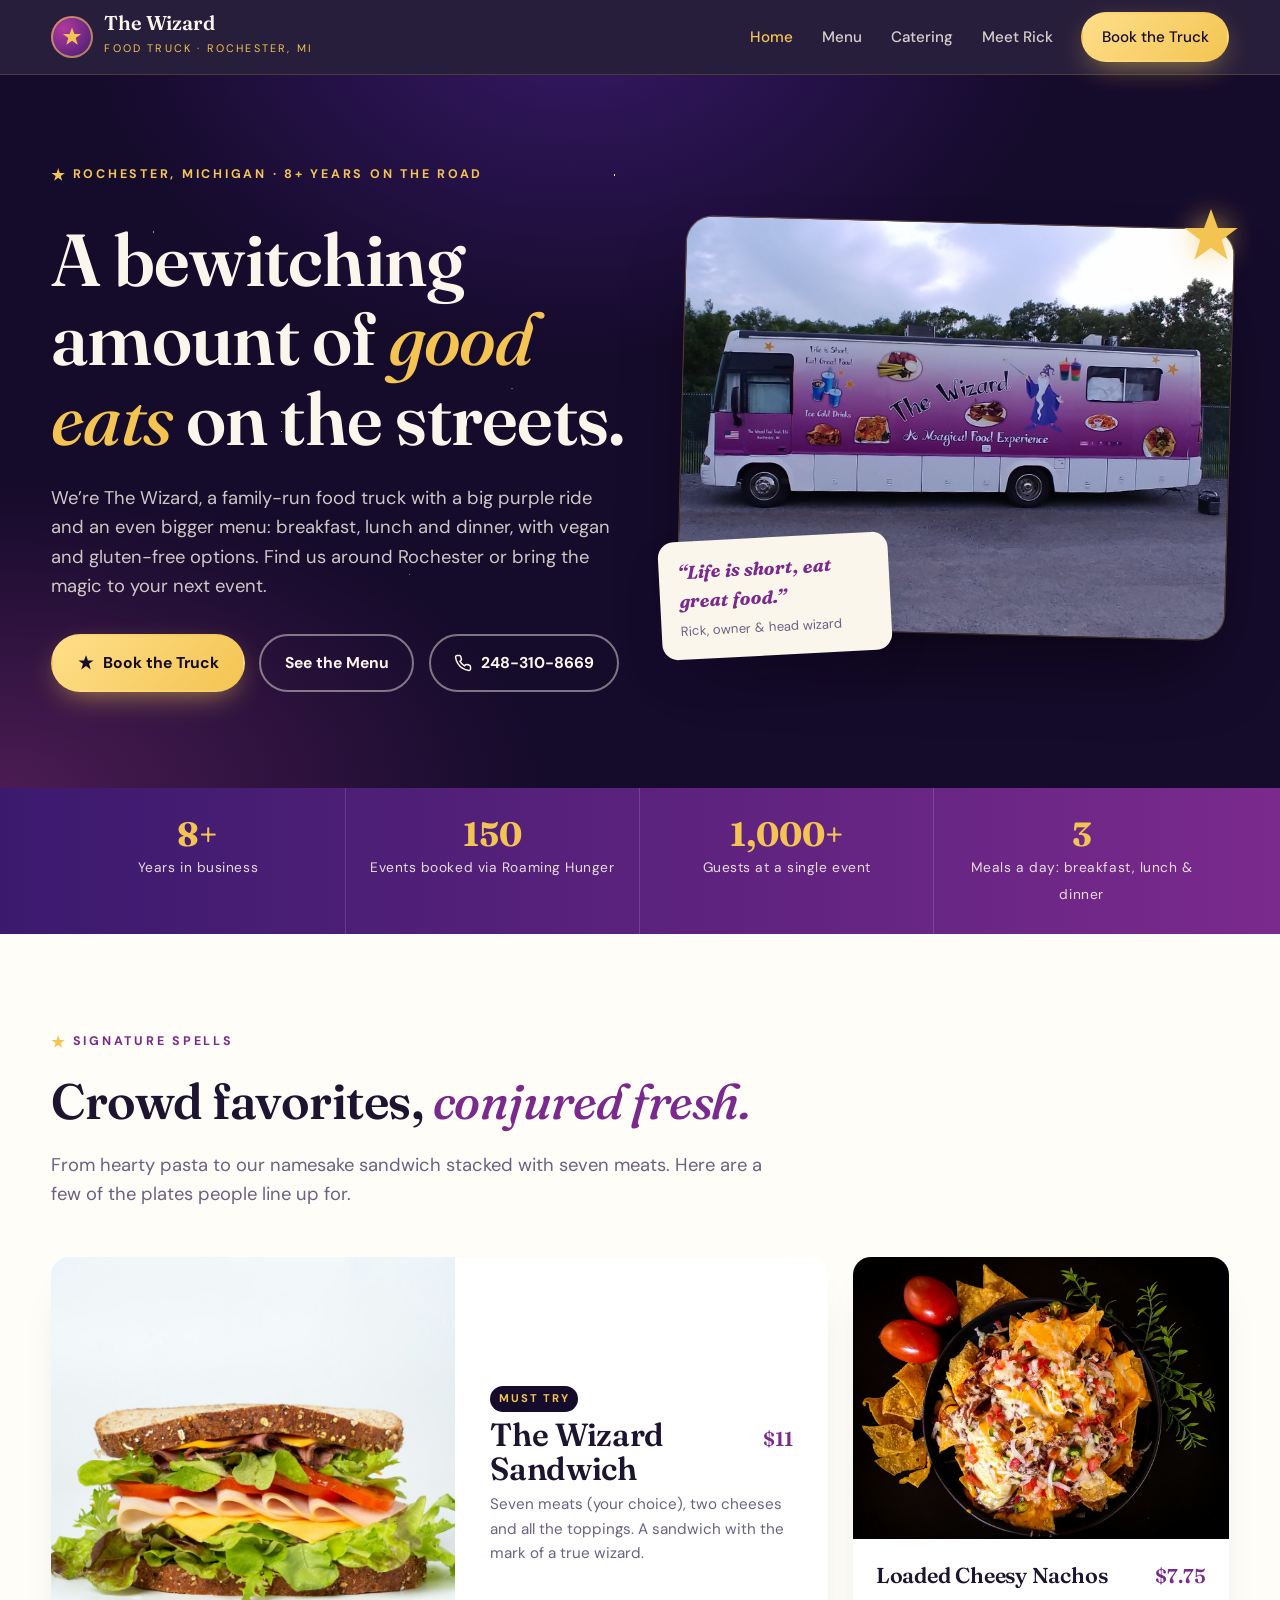
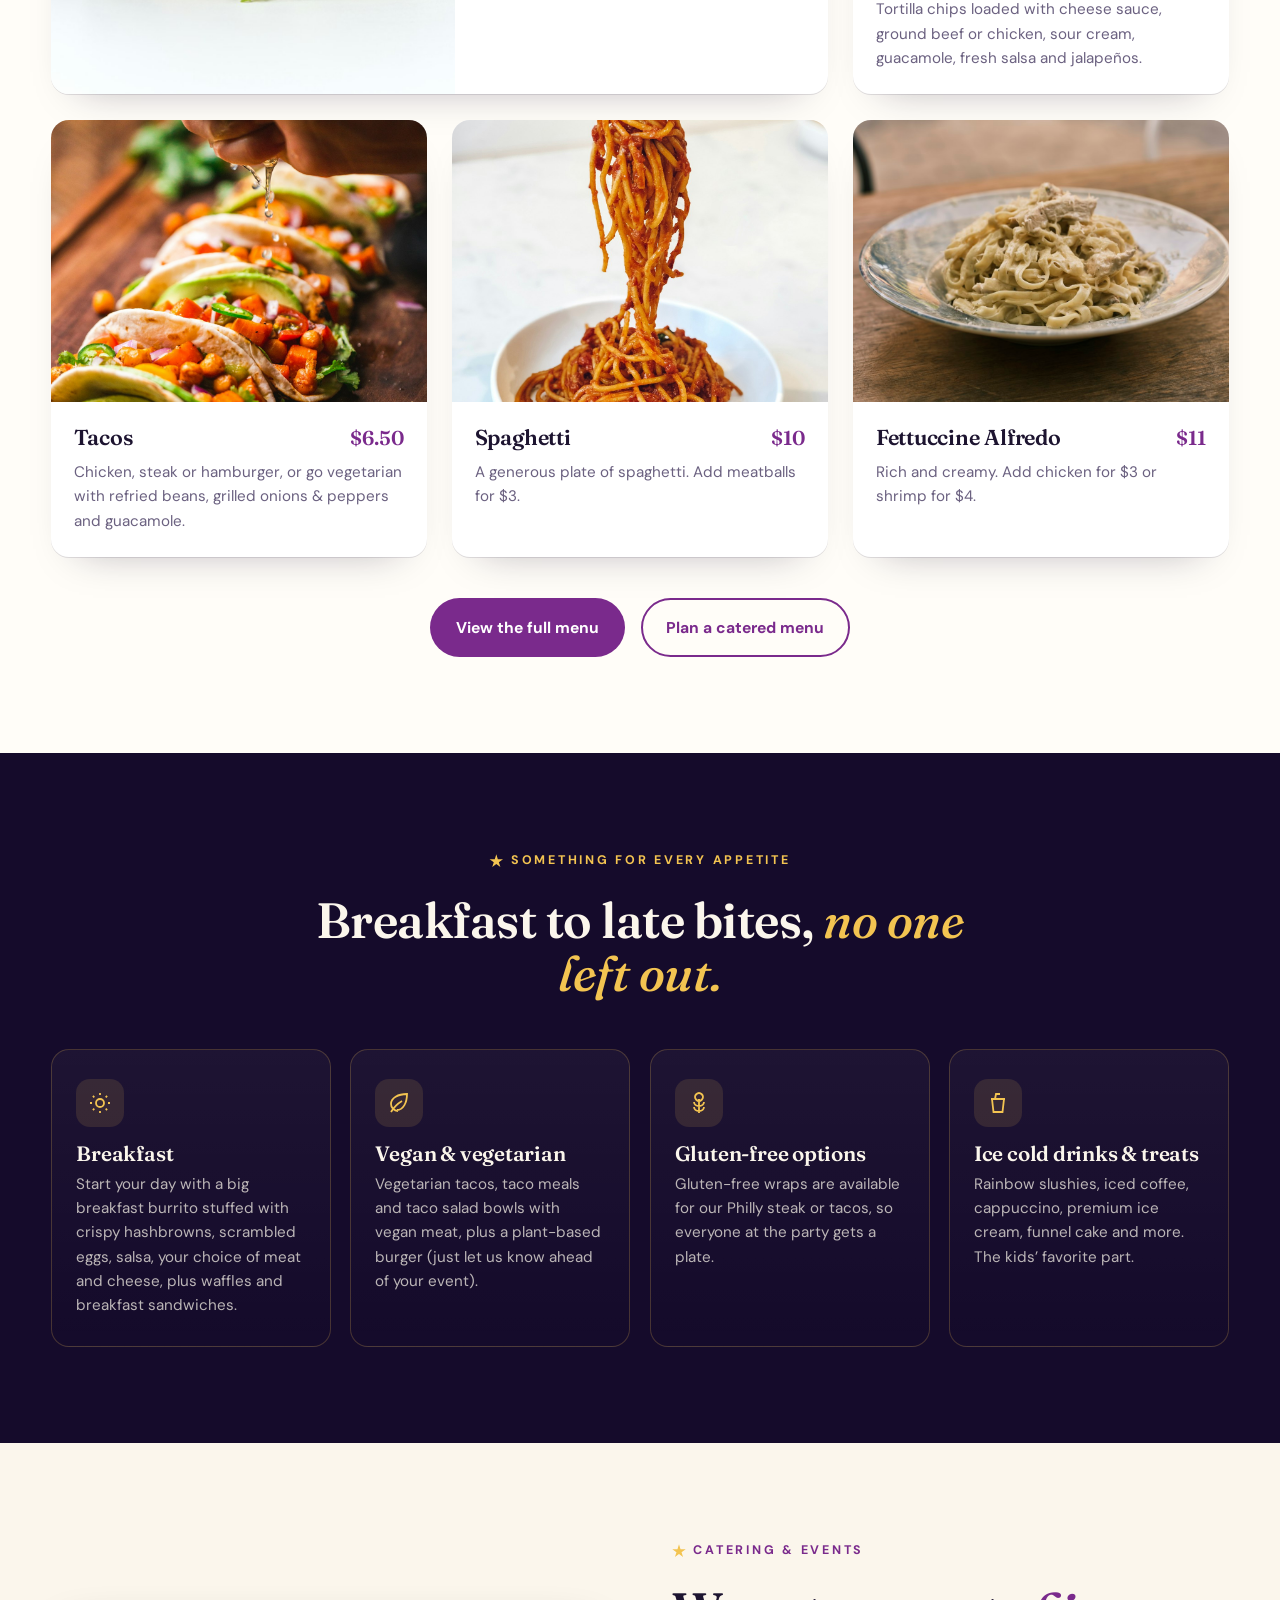
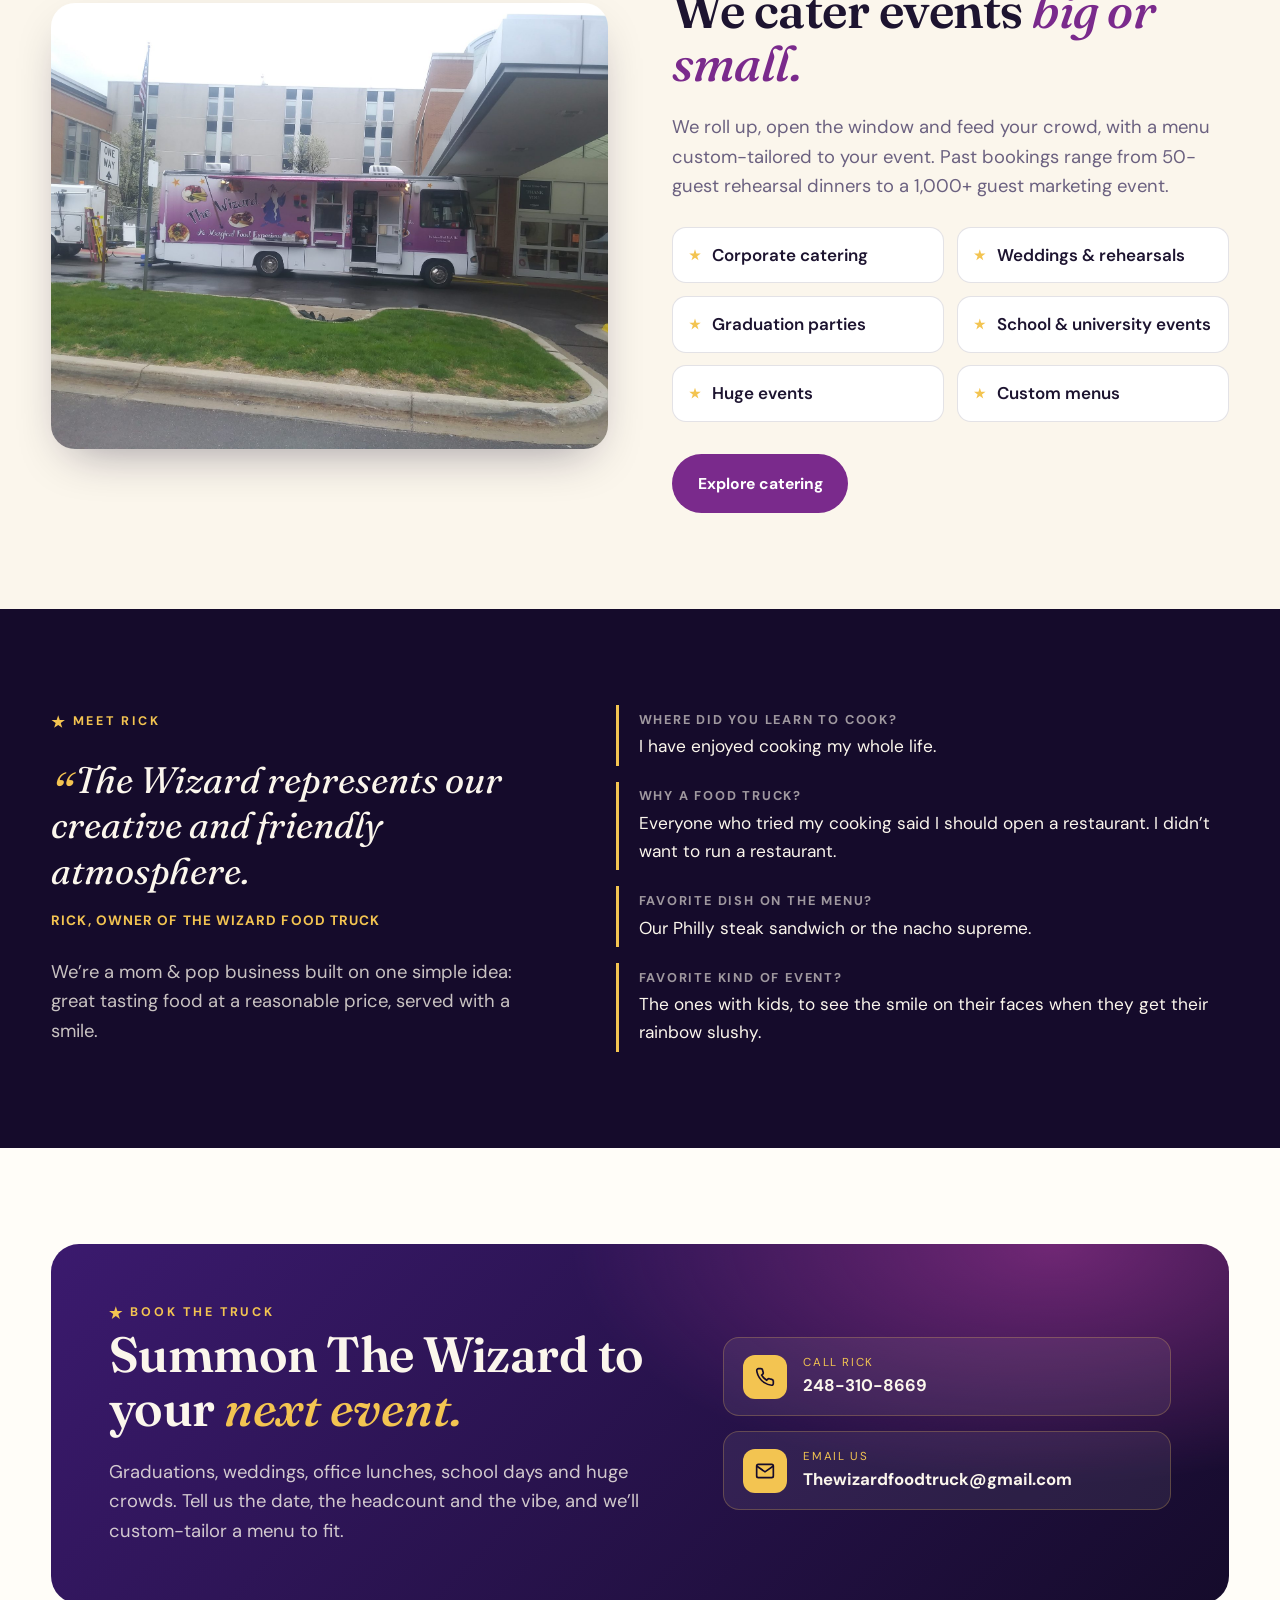
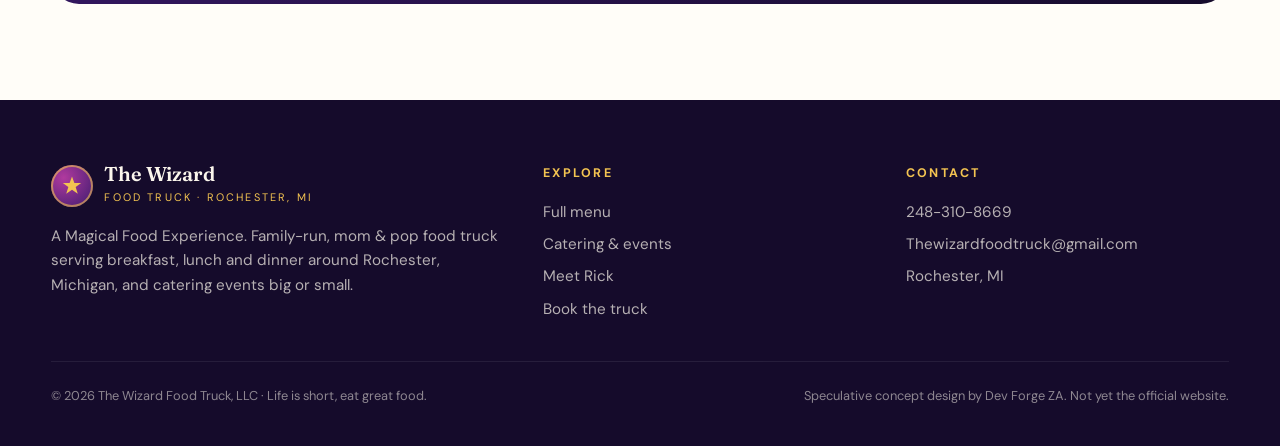
==== index.html @ ab43cdef "The Wizard Food Truck concept site" ====
<!doctype html>
<html lang="en"><head>
<meta charset="utf-8"><meta name="viewport" content="width=device-width,initial-scale=1">
<title>The Wizard Food Truck | A Magical Food Experience in Rochester, MI</title>
<meta name="description" content="Family-run food truck in Rochester, Michigan. Breakfast, lunch and dinner with vegan and gluten-free options, plus catering for corporate events, weddings and graduations. Call 248-310-8669.">
<meta property="og:title" content="The Wizard Food Truck | A Magical Food Experience in Rochester, MI"><meta property="og:description" content="Family-run food truck in Rochester, Michigan. Breakfast, lunch and dinner with vegan and gluten-free options, plus catering for corporate events, weddings and graduations. Call 248-310-8669.">
<meta property="og:image" content="images/truck-side.jpg"><meta name="theme-color" content="#150b2b">
<link rel="preconnect" href="https://fonts.googleapis.com"><link rel="preconnect" href="https://fonts.gstatic.com" crossorigin>
<link href="https://fonts.googleapis.com/css2?family=DM+Sans:wght@400;500;700;800&family=Fraunces:ital,opsz,wght@0,9..144,500;0,9..144,600;1,9..144,500&display=swap" rel="stylesheet">
<link rel="stylesheet" href="styles.css">
<link rel="icon" href="data:image/svg+xml,%3Csvg xmlns='http://www.w3.org/2000/svg' viewBox='0 0 24 24'%3E%3Cpath fill='%23f3c451' d='M12 1.5l2.6 7.1H22l-6 4.5 2.3 7.4L12 16l-6.3 4.5L8 13.1 2 8.6h7.4z'/%3E%3C/svg%3E">
</head><body>
<header class="nav"><div class="wrap">
  <a class="brand" href="index.html" aria-label="The Wizard Food Truck home"><span class="brand-mark"><svg viewBox="0 0 24 24" aria-hidden="true"><path d="M12 1.5l2.6 7.1H22l-6 4.5 2.3 7.4L12 16l-6.3 4.5L8 13.1 2 8.6h7.4z"/></svg></span><span><b>The Wizard</b><small>Food Truck · Rochester, MI</small></span></a>
  <button class="menu-toggle" aria-label="Open menu" aria-expanded="false" onclick="var u=document.getElementById('nl');u.classList.toggle('open');this.setAttribute('aria-expanded',u.classList.contains('open'))">&#9776;</button>
  <ul id="nl"><li><a href="index.html" aria-current="page">Home</a></li><li><a href="menu.html">Menu</a></li><li><a href="catering.html">Catering</a></li><li><a href="index.html#rick">Meet Rick</a></li><li><a class="btn btn-gold" href="catering.html#book">Book the Truck</a></li></ul>
</div></header>

<main>
<section class="hero" style="padding:0"><div class="wrap">
  <div>
    <span class="eyebrow">Rochester, Michigan &middot; 8+ years on the road</span>
    <h1>A bewitching amount of <em>good eats</em> on the streets.</h1>
    <p class="lead">We&rsquo;re The Wizard, a family-run food truck with a big purple ride and an even bigger menu: breakfast, lunch and dinner, with vegan and gluten-free options. Find us around Rochester or bring the magic to your next event.</p>
    <div class="ctas"><a class="btn btn-gold" href="catering.html#book"><svg fill="currentColor" viewBox="0 0 24 24" aria-hidden="true"><path d="M12 1.5l2.6 7.1H22l-6 4.5 2.3 7.4L12 16l-6.3 4.5L8 13.1 2 8.6h7.4z"/></svg> Book the Truck</a><a class="btn btn-ghost" href="menu.html">See the Menu</a><a class="btn btn-ghost" href="tel:+12483108669"><svg viewBox="0 0 24 24" fill="none" stroke="currentColor" stroke-width="2" aria-hidden="true"><path d="M22 16.9v3a2 2 0 0 1-2.2 2 19.8 19.8 0 0 1-8.6-3.1 19.5 19.5 0 0 1-6-6A19.8 19.8 0 0 1 2.1 4.2 2 2 0 0 1 4.1 2h3a2 2 0 0 1 2 1.7c.1.9.4 1.8.7 2.7a2 2 0 0 1-.5 2.1L8 9.8a16 16 0 0 0 6 6l1.3-1.3a2 2 0 0 1 2.1-.4c.9.3 1.8.6 2.7.7a2 2 0 0 1 1.7 2z"/></svg> 248-310-8669</a></div>
  </div>
  <div class="hero-photo">
    <div class="frame"><img src="images/truck-side.jpg" alt="The Wizard Food Truck: purple wrapped truck reading The Wizard, A Magical Food Experience" width="1500" height="1125"></div>
    <svg class="spark" viewBox="0 0 24 24" aria-hidden="true"><path d="M12 1.5l2.6 7.1H22l-6 4.5 2.3 7.4L12 16l-6.3 4.5L8 13.1 2 8.6h7.4z"/></svg>
    <div class="tag"><b>&ldquo;Life is short, eat great food.&rdquo;</b><span>Rick, owner &amp; head wizard</span></div>
  </div>
</div></section>

<div class="stats"><div class="wrap">
  <div class="stat"><b>8+</b><span>Years in business</span></div>
  <div class="stat"><b>150</b><span>Events booked via Roaming Hunger</span></div>
  <div class="stat"><b>1,000+</b><span>Guests at a single event</span></div>
  <div class="stat"><b>3</b><span>Meals a day: breakfast, lunch &amp; dinner</span></div>
</div></div>

<section class="light"><div class="wrap">
  <div class="section-head"><span class="eyebrow">Signature spells</span><h2>Crowd favorites, <em>conjured fresh.</em></h2>
  <p class="lead">From hearty pasta to our namesake sandwich stacked with seven meats. Here are a few of the plates people line up for.</p></div>
  <div class="dishes">
    <article class="dish feature"><img src="images/wizard-sandwich.jpg" alt="Stacked deli sandwich with layers of meat, cheese and fresh toppings" loading="lazy"><div class="body"><span class="badge">Must try</span><div class="row"><h3>The Wizard Sandwich</h3><span class="price">$11</span></div><p>Seven meats (your choice), two cheeses and all the toppings. A sandwich with the mark of a true wizard.</p></div></article>
    <article class="dish "><img src="images/nachos.jpg" alt="Loaded nachos with cheese, meat and toppings" loading="lazy"><div class="body"><div class="row"><h3>Loaded Cheesy Nachos</h3><span class="price">$7.75</span></div><p>Tortilla chips loaded with cheese sauce, ground beef or chicken, sour cream, guacamole, fresh salsa and jalape&ntilde;os.</p></div></article>
    <article class="dish "><img src="images/tacos.jpg" alt="Tacos with fresh toppings and lime" loading="lazy"><div class="body"><div class="row"><h3>Tacos</h3><span class="price">$6.50</span></div><p>Chicken, steak or hamburger, or go vegetarian with refried beans, grilled onions &amp; peppers and guacamole.</p></div></article>
    <article class="dish "><img src="images/spaghetti.jpg" alt="Spaghetti twirled on a fork" loading="lazy"><div class="body"><div class="row"><h3>Spaghetti</h3><span class="price">$10</span></div><p>A generous plate of spaghetti. Add meatballs for $3.</p></div></article>
    <article class="dish "><img src="images/alfredo.jpg" alt="Creamy fettuccine Alfredo in a bowl" loading="lazy"><div class="body"><div class="row"><h3>Fettuccine Alfredo</h3><span class="price">$11</span></div><p>Rich and creamy. Add chicken for $3 or shrimp for $4.</p></div></article>
  </div>
  <div class="more-link"><a class="btn btn-plum" href="menu.html">View the full menu</a><a class="btn btn-outline" href="catering.html">Plan a catered menu</a></div>
</div></section>

<section class="dark"><div class="wrap">
  <div class="section-head center"><span class="eyebrow">Something for every appetite</span><h2>Breakfast to late bites, <em>no one left out.</em></h2></div>
  <div class="spells">
    <div class="spell"><div class="ico"><svg viewBox="0 0 24 24"><circle cx="12" cy="12" r="4"/><path d="M12 2v2M12 20v2M4.9 4.9l1.4 1.4M17.7 17.7l1.4 1.4M2 12h2M20 12h2M4.9 19.1l1.4-1.4M17.7 6.3l1.4-1.4"/></svg></div><h3>Breakfast</h3><p>Start your day with a big breakfast burrito stuffed with crispy hashbrowns, scrambled eggs, salsa, your choice of meat and cheese, plus waffles and breakfast sandwiches.</p></div>
    <div class="spell"><div class="ico"><svg viewBox="0 0 24 24"><path d="M11 20A7 7 0 0 1 4 13c0-6 7-10 16-10 0 9-4 16-10 16"/><path d="M4 21c3-5 6-8 11-11"/></svg></div><h3>Vegan &amp; vegetarian</h3><p>Vegetarian tacos, taco meals and taco salad bowls with vegan meat, plus a plant-based burger (just let us know ahead of your event).</p></div>
    <div class="spell"><div class="ico"><svg viewBox="0 0 24 24"><path d="M12 22V8M8 6c0 2 2 4 4 4s4-2 4-4-2-4-4-4-4 2-4 4zM7 11c0 2 2 4 5 4M17 11c0 2-2 4-5 4M7 16c0 2 2 4 5 4M17 16c0 2-2 4-5 4"/></svg></div><h3>Gluten-free options</h3><p>Gluten-free wraps are available for our Philly steak or tacos, so everyone at the party gets a plate.</p></div>
    <div class="spell"><div class="ico"><svg viewBox="0 0 24 24"><path d="M6 8h12l-1.5 13h-9zM5 8h14M9 8l1-5h4"/></svg></div><h3>Ice cold drinks &amp; treats</h3><p>Rainbow slushies, iced coffee, cappuccino, premium ice cream, funnel cake and more. The kids&rsquo; favorite part.</p></div>
  </div>
</div></section>

<section class="cream"><div class="wrap split">
  <div class="photo"><img src="images/truck-event.jpg" alt="The Wizard Food Truck parked and serving at a building entrance" loading="lazy"></div>
  <div><span class="eyebrow">Catering &amp; events</span><h2 style="color:var(--ink)">We cater events <em style="color:var(--plum)">big or small.</em></h2>
    <p class="lead">We roll up, open the window and feed your crowd, with a menu custom-tailored to your event. Past bookings range from 50-guest rehearsal dinners to a 1,000+ guest marketing event.</p>
    <ul class="occasions"><li>Corporate catering</li><li>Weddings &amp; rehearsals</li><li>Graduation parties</li><li>School &amp; university events</li><li>Huge events</li><li>Custom menus</li></ul>
    <a class="btn btn-plum" href="catering.html">Explore catering</a>
  </div>
</div></section>

<section class="dark" id="rick"><div class="wrap rick">
  <div><span class="eyebrow">Meet Rick</span>
    <p class="quote" style="margin-top:1.2rem">The Wizard represents our creative and friendly atmosphere.</p>
    <p class="quote-by">Rick, owner of The Wizard Food Truck</p>
    <p class="lead" style="margin-top:1.6rem">We&rsquo;re a mom &amp; pop business built on one simple idea: great tasting food at a reasonable price, served with a smile.</p></div>
  <dl class="qa">
    <div><dt>Where did you learn to cook?</dt><dd>I have enjoyed cooking my whole life.</dd></div>
    <div><dt>Why a food truck?</dt><dd>Everyone who tried my cooking said I should open a restaurant. I didn&rsquo;t want to run a restaurant.</dd></div>
    <div><dt>Favorite dish on the menu?</dt><dd>Our Philly steak sandwich or the nacho supreme.</dd></div>
    <div><dt>Favorite kind of event?</dt><dd>The ones with kids, to see the smile on their faces when they get their rainbow slushy.</dd></div>
  </dl>
</div></section>

<section><div class="wrap"><div class="cta-band">
  <div><span class="eyebrow">Book the truck</span><h2>Summon The Wizard to your <em>next event.</em></h2>
  <p class="lead">Graduations, weddings, office lunches, school days and huge crowds. Tell us the date, the headcount and the vibe, and we&rsquo;ll custom-tailor a menu to fit.</p></div>
  <div class="contact-cards">
    <a class="cc" href="tel:+12483108669"><span class="ico"><svg viewBox="0 0 24 24" fill="none" stroke="currentColor" stroke-width="2" aria-hidden="true"><path d="M22 16.9v3a2 2 0 0 1-2.2 2 19.8 19.8 0 0 1-8.6-3.1 19.5 19.5 0 0 1-6-6A19.8 19.8 0 0 1 2.1 4.2 2 2 0 0 1 4.1 2h3a2 2 0 0 1 2 1.7c.1.9.4 1.8.7 2.7a2 2 0 0 1-.5 2.1L8 9.8a16 16 0 0 0 6 6l1.3-1.3a2 2 0 0 1 2.1-.4c.9.3 1.8.6 2.7.7a2 2 0 0 1 1.7 2z"/></svg></span><span><small>Call Rick</small><b>248-310-8669</b></span></a>
    <a class="cc" href="mailto:Thewizardfoodtruck@gmail.com?subject=Booking%20The%20Wizard%20Food%20Truck"><span class="ico"><svg viewBox="0 0 24 24" fill="none" stroke="currentColor" stroke-width="2" aria-hidden="true"><rect x="2" y="4" width="20" height="16" rx="2"/><path d="m22 6-10 7L2 6"/></svg></span><span><small>Email us</small><b>Thewizardfoodtruck@gmail.com</b></span></a>
  </div>
</div></div></section>

</main>
<footer><div class="wrap">
  <div class="grid">
    <div><a class="brand" href="index.html"><span class="brand-mark"><svg viewBox="0 0 24 24" aria-hidden="true"><path d="M12 1.5l2.6 7.1H22l-6 4.5 2.3 7.4L12 16l-6.3 4.5L8 13.1 2 8.6h7.4z"/></svg></span><span><b>The Wizard</b><small>Food Truck · Rochester, MI</small></span></a>
      <p>A Magical Food Experience. Family-run, mom &amp; pop food truck serving breakfast, lunch and dinner around Rochester, Michigan, and catering events big or small.</p></div>
    <div><h4>Explore</h4><ul><li><a href="menu.html">Full menu</a></li><li><a href="catering.html">Catering &amp; events</a></li><li><a href="index.html#rick">Meet Rick</a></li><li><a href="catering.html#book">Book the truck</a></li></ul></div>
    <div><h4>Contact</h4><ul><li><a href="tel:+12483108669">248-310-8669</a></li><li><a href="mailto:Thewizardfoodtruck@gmail.com">Thewizardfoodtruck@gmail.com</a></li><li>Rochester, MI</li></ul></div>
  </div>
  <div class="legal"><span>&copy; 2026 The Wizard Food Truck, LLC &middot; Life is short, eat great food.</span><span>Speculative concept design by Dev Forge ZA. Not yet the official website.</span></div>
</div></footer>
<nav class="callbar" aria-label="Quick contact"><a href="tel:+12483108669"><svg viewBox="0 0 24 24" fill="none" stroke="currentColor" stroke-width="2" aria-hidden="true"><path d="M22 16.9v3a2 2 0 0 1-2.2 2 19.8 19.8 0 0 1-8.6-3.1 19.5 19.5 0 0 1-6-6A19.8 19.8 0 0 1 2.1 4.2 2 2 0 0 1 4.1 2h3a2 2 0 0 1 2 1.7c.1.9.4 1.8.7 2.7a2 2 0 0 1-.5 2.1L8 9.8a16 16 0 0 0 6 6l1.3-1.3a2 2 0 0 1 2.1-.4c.9.3 1.8.6 2.7.7a2 2 0 0 1 1.7 2z"/></svg> Call Rick</a><a href="catering.html#book"><svg fill="currentColor" viewBox="0 0 24 24" aria-hidden="true"><path d="M12 1.5l2.6 7.1H22l-6 4.5 2.3 7.4L12 16l-6.3 4.5L8 13.1 2 8.6h7.4z"/></svg> Book the Truck</a></nav>
</body></html>
---- styles.css ----
:root{
  --night:#150b2b; --night-2:#21113f; --violet:#3b1a6e; --plum:#7a2a8c; --magenta:#b03a9e;
  --gold:#f3c451; --gold-2:#ffdf8a; --cream:#fbf6ec; --paper:#fffdf8; --ink:#1d1430; --muted:#6b6180;
  --line:rgba(29,20,48,.12); --radius:18px;
  --display:"Fraunces",Georgia,serif; --body:"DM Sans",system-ui,-apple-system,Segoe UI,Roboto,sans-serif;
  --shadow:0 18px 50px -20px rgba(21,11,43,.45);
}
*{box-sizing:border-box;margin:0;padding:0}
html{scroll-behavior:smooth}
body{font-family:var(--body);color:var(--ink);background:var(--paper);line-height:1.6;font-size:17px;-webkit-font-smoothing:antialiased}
img{max-width:100%;display:block}
a{color:inherit}
.wrap{width:min(1180px,92vw);margin-inline:auto}
.eyebrow{font-size:.78rem;letter-spacing:.22em;text-transform:uppercase;font-weight:700;color:var(--plum);display:inline-flex;align-items:center;gap:.6em}
.eyebrow::before{content:"";width:14px;height:14px;background:var(--gold);clip-path:polygon(50% 0,61% 35%,98% 35%,68% 57%,79% 91%,50% 70%,21% 91%,32% 57%,2% 35%,39% 35%)}
.dark .eyebrow{color:var(--gold)}
h1,h2,h3{font-family:var(--display);font-weight:600;line-height:1.08;letter-spacing:-.01em}
h2{font-size:clamp(2rem,4.2vw,3.1rem);margin:.35em 0 .45em}
h2 em,h1 em{font-style:italic;color:var(--gold);font-weight:500}
.light h2 em{color:var(--plum)}
p.lead{font-size:1.15rem;color:var(--muted);max-width:60ch}
.dark p.lead{color:rgba(251,246,236,.78)}

/* buttons */
.btn{display:inline-flex;align-items:center;gap:.55em;padding:.95em 1.5em;border-radius:999px;font-weight:700;text-decoration:none;font-size:.98rem;transition:transform .2s,box-shadow .2s,background .2s;border:2px solid transparent;cursor:pointer}
.btn:hover{transform:translateY(-2px)}
.btn-gold{background:linear-gradient(135deg,var(--gold-2),var(--gold));color:var(--night);box-shadow:0 10px 30px -10px rgba(243,196,81,.7)}
.btn-ghost{border-color:rgba(251,246,236,.45);color:var(--cream)}
.btn-ghost:hover{background:rgba(251,246,236,.1)}
.btn-plum{background:var(--plum);color:#fff}
.btn-outline{border-color:var(--plum);color:var(--plum)}
.btn svg{width:18px;height:18px}

/* nav */
.nav{position:sticky;top:0;z-index:50;background:rgba(21,11,43,.92);backdrop-filter:blur(12px);border-bottom:1px solid rgba(243,196,81,.18)}
.nav .wrap{display:flex;align-items:center;justify-content:space-between;height:74px;gap:1rem}
.brand{display:flex;align-items:center;gap:.7rem;text-decoration:none;color:var(--cream)}
.brand-mark{width:42px;height:42px;border-radius:50%;background:radial-gradient(circle at 30% 30%,var(--magenta),var(--violet));display:grid;place-items:center;box-shadow:inset 0 0 0 2px rgba(243,196,81,.6)}
.brand-mark svg{width:22px;height:22px;fill:var(--gold)}
.brand b{font-family:var(--display);font-size:1.25rem;font-weight:600;display:block;line-height:1}
.brand small{font-size:.68rem;letter-spacing:.2em;text-transform:uppercase;color:var(--gold)}
.nav ul{display:flex;list-style:none;gap:1.8rem;align-items:center}
.nav ul a{color:rgba(251,246,236,.82);text-decoration:none;font-weight:500;font-size:.95rem}
.nav ul a:hover,.nav ul a[aria-current]{color:var(--gold)}
.nav .btn{padding:.7em 1.2em}
.menu-toggle{display:none;background:none;border:0;color:var(--cream);font-size:1.6rem;cursor:pointer}

/* hero */
.hero{position:relative;background:var(--night);color:var(--cream);overflow:hidden}
.hero::before{content:"";position:absolute;inset:0;background:
 radial-gradient(1.5px 1.5px at 12% 22%,#fff8 50%,transparent 51%),radial-gradient(1px 1px at 32% 70%,#fff7 50%,transparent 51%),
 radial-gradient(1.5px 1.5px at 48% 14%,#ffe9a8 50%,transparent 51%),radial-gradient(1px 1px at 8% 82%,#fff6 50%,transparent 51%),
 radial-gradient(1.5px 1.5px at 40% 44%,#fff5 50%,transparent 51%),radial-gradient(1px 1px at 22% 50%,#ffe9a8 50%,transparent 51%),
 radial-gradient(900px 500px at 0% 100%,rgba(176,58,158,.35),transparent 60%),radial-gradient(700px 500px at 45% -10%,rgba(59,26,110,.9),transparent 70%)}
.hero .wrap{position:relative;display:grid;grid-template-columns:1.05fr 1fr;gap:3.5rem;align-items:center;padding:5.5rem 0 6rem}
.hero h1{font-size:clamp(2.6rem,5.8vw,4.6rem);margin:.4em 0 .35em}
.hero p.lead{margin-bottom:2rem}
.hero .ctas{display:flex;flex-wrap:wrap;gap:.9rem}
.hero-photo{position:relative}
.hero-photo .frame{border-radius:26px;overflow:hidden;box-shadow:0 40px 80px -30px rgba(0,0,0,.7),0 0 0 1px rgba(243,196,81,.35);transform:rotate(1.5deg)}
.hero-photo img{aspect-ratio:4/3;object-fit:cover;width:100%}
.hero-photo .tag{position:absolute;left:-22px;bottom:-22px;background:var(--cream);color:var(--ink);padding:1rem 1.2rem;border-radius:16px;box-shadow:var(--shadow);transform:rotate(-3deg);max-width:230px}
.hero-photo .tag b{font-family:var(--display);font-size:1.15rem;display:block;font-style:italic;color:var(--plum)}
.hero-photo .tag span{font-size:.82rem;color:var(--muted)}
.hero-photo .spark{position:absolute;right:-14px;top:-18px;width:64px;height:64px;fill:var(--gold);filter:drop-shadow(0 0 14px rgba(243,196,81,.7));animation:twinkle 3.5s ease-in-out infinite}
@keyframes twinkle{50%{transform:scale(.82) rotate(18deg);opacity:.75}}
.page-hero .wrap{grid-template-columns:1.1fr 1fr;padding:4.5rem 0 4rem;text-align:left}
.page-hero h1{font-size:clamp(2.4rem,5vw,3.8rem)}

/* stat strip */
.stats{background:linear-gradient(90deg,var(--violet),var(--plum));color:var(--cream)}
.stats .wrap{display:grid;grid-template-columns:repeat(4,1fr)}
.stat{padding:1.7rem 1rem;text-align:center;border-right:1px solid rgba(255,255,255,.14)}
.stat:last-child{border-right:0}
.stat b{font-family:var(--display);font-size:2.1rem;color:var(--gold);display:block;line-height:1.1}
.stat span{font-size:.86rem;letter-spacing:.04em;opacity:.88}

section{padding:6rem 0}
.section-head{max-width:720px;margin-bottom:3rem}
.center{text-align:center;margin-inline:auto}
.center p.lead{margin-inline:auto}
.dark{background:var(--night);color:var(--cream)}
.cream{background:var(--cream)}

/* signature dishes */
.dishes{display:grid;grid-template-columns:repeat(3,1fr);gap:1.6rem}
.dish{background:#fff;border-radius:var(--radius);overflow:hidden;box-shadow:0 1px 0 var(--line),0 20px 40px -28px rgba(21,11,43,.35);display:flex;flex-direction:column;transition:transform .25s}
.dish:hover{transform:translateY(-4px)}
.dish img{aspect-ratio:4/3;object-fit:cover;width:100%}
.dish .body{padding:1.3rem 1.4rem 1.5rem;display:flex;flex-direction:column;gap:.35rem;flex:1}
.dish .row{display:flex;justify-content:space-between;align-items:baseline;gap:1rem}
.dish h3{font-size:1.35rem}
.price{font-family:var(--display);font-weight:600;color:var(--plum);font-size:1.25rem;white-space:nowrap}
.dish p{color:var(--muted);font-size:.95rem}
.dish.feature{grid-column:span 2;flex-direction:row}
.dish.feature img{width:52%;aspect-ratio:auto;height:100%}
.dish.feature .body{justify-content:center;padding:2.2rem}
.dish.feature h3{font-size:2rem}
.badge{align-self:flex-start;font-size:.7rem;letter-spacing:.16em;text-transform:uppercase;font-weight:700;background:var(--night);color:var(--gold);padding:.35em .8em;border-radius:999px}
.more-link{margin-top:2.6rem;display:flex;justify-content:center;gap:1rem;flex-wrap:wrap}

/* dietary / all-day */
.spells{display:grid;grid-template-columns:repeat(4,1fr);gap:1.2rem}
.spell{border:1px solid rgba(243,196,81,.22);border-radius:var(--radius);padding:1.8rem 1.5rem;background:linear-gradient(180deg,rgba(255,255,255,.04),transparent)}
.spell .ico{width:48px;height:48px;border-radius:14px;display:grid;place-items:center;background:rgba(243,196,81,.12);margin-bottom:1rem}
.spell .ico svg{width:24px;height:24px;stroke:var(--gold);fill:none;stroke-width:1.8}
.spell h3{font-size:1.3rem;margin-bottom:.4rem}
.spell p{color:rgba(251,246,236,.72);font-size:.95rem}

/* catering */
.split{display:grid;grid-template-columns:1fr 1fr;gap:4rem;align-items:center}
.split .photo{border-radius:24px;overflow:hidden;box-shadow:var(--shadow)}
.split .photo img{aspect-ratio:4/3.2;object-fit:cover;width:100%}
.occasions{display:grid;grid-template-columns:1fr 1fr;gap:.8rem;margin:1.6rem 0 2rem;list-style:none}
.occasions li{display:flex;gap:.7rem;align-items:center;font-weight:600;background:#fff;border:1px solid var(--line);border-radius:14px;padding:.85rem 1rem}
.occasions li::before{content:"";flex:none;width:12px;height:12px;background:var(--gold);clip-path:polygon(50% 0,61% 35%,98% 35%,68% 57%,79% 91%,50% 70%,21% 91%,32% 57%,2% 35%,39% 35%)}

/* events ledger */
.ledger{display:grid;grid-template-columns:repeat(3,1fr);gap:1rem}
.ev{background:#fff;border:1px solid var(--line);border-radius:16px;padding:1.3rem 1.4rem}
.ev small{font-size:.72rem;letter-spacing:.14em;text-transform:uppercase;color:var(--plum);font-weight:700}
.ev b{display:block;font-family:var(--display);font-size:1.2rem;margin:.2rem 0}
.ev span{color:var(--muted);font-size:.9rem}

/* meet rick */
.rick{display:grid;grid-template-columns:.9fr 1.1fr;gap:4rem;align-items:center}
.quote{font-family:var(--display);font-size:clamp(1.6rem,3vw,2.3rem);font-style:italic;line-height:1.25;color:var(--cream)}
.quote::before{content:"\201C";color:var(--gold);font-size:1.4em;line-height:0;vertical-align:-.35em;margin-right:.08em}
.quote-by{margin-top:1rem;color:var(--gold);font-weight:700;letter-spacing:.08em;text-transform:uppercase;font-size:.85rem}
.qa{display:grid;gap:1rem}
.qa div{border-left:3px solid var(--gold);padding:.3rem 0 .3rem 1.2rem}
.qa dt{font-size:.8rem;text-transform:uppercase;letter-spacing:.14em;color:rgba(251,246,236,.6);font-weight:700}
.qa dd{font-size:1.08rem;color:var(--cream);margin-top:.2rem}

/* cta band */
.cta-band{background:radial-gradient(800px 400px at 85% 0%,rgba(176,58,158,.55),transparent 60%),linear-gradient(135deg,var(--violet),var(--night));color:var(--cream);border-radius:28px;padding:3.6rem;display:grid;grid-template-columns:1.3fr 1fr;gap:2rem;align-items:center;position:relative;overflow:hidden}
.cta-band h2{margin-top:0}
.contact-cards{display:grid;gap:.9rem}
.cc{display:flex;gap:1rem;align-items:center;text-decoration:none;background:rgba(255,255,255,.07);border:1px solid rgba(243,196,81,.25);border-radius:16px;padding:1rem 1.2rem;transition:background .2s}
.cc:hover{background:rgba(255,255,255,.13)}
.cc .ico{width:44px;height:44px;border-radius:12px;background:var(--gold);display:grid;place-items:center;flex:none}
.cc .ico svg{width:20px;height:20px;fill:none;stroke:var(--night);stroke-width:2}
.cc small{display:block;font-size:.72rem;letter-spacing:.14em;text-transform:uppercase;color:var(--gold)}
.cc b{font-size:1.05rem;word-break:break-all}

/* full menu page */
.menu-nav{position:sticky;top:74px;z-index:20;background:var(--paper);border-bottom:1px solid var(--line)}
.menu-nav .wrap{display:flex;gap:.5rem;overflow-x:auto;padding:.8rem 0}
.menu-nav a{flex:none;text-decoration:none;font-weight:600;font-size:.9rem;padding:.5em 1em;border-radius:999px;border:1px solid var(--line)}
.menu-nav a:hover{background:var(--night);color:var(--gold)}
.menu-block{padding:4rem 0;border-bottom:1px solid var(--line);scroll-margin-top:140px}
.menu-block header{display:flex;justify-content:space-between;align-items:end;gap:2rem;margin-bottom:2rem;flex-wrap:wrap}
.menu-block h2{margin:0}
.menu-block header p{color:var(--muted);max-width:44ch}
.items{display:grid;grid-template-columns:1fr 1fr;gap:.2rem 3.5rem}
.item{padding:1rem 0;border-bottom:1px dashed var(--line)}
.item .row{display:flex;align-items:baseline;gap:.6rem}
.item h3{font-family:var(--body);font-size:1.05rem;font-weight:700}
.item .dots{flex:1;border-bottom:2px dotted rgba(122,42,140,.3);transform:translateY(-4px)}
.item .price{font-size:1.1rem}
.item p{color:var(--muted);font-size:.92rem;margin-top:.15rem}
.item .opt{font-size:.82rem;color:var(--plum);font-weight:600;margin-top:.25rem}
.tagv{font-size:.66rem;font-weight:800;letter-spacing:.1em;text-transform:uppercase;background:#e7f5e9;color:#1f6b33;padding:.2em .55em;border-radius:6px;margin-left:.3rem;vertical-align:2px}
.note{background:var(--cream);border-radius:14px;padding:1rem 1.2rem;color:var(--muted);font-size:.92rem;margin-top:1.5rem}

/* form */
.form{background:#fff;border-radius:22px;padding:2.2rem;box-shadow:var(--shadow);display:grid;gap:1rem}
.form .two{display:grid;grid-template-columns:1fr 1fr;gap:1rem}
.form label{font-size:.82rem;font-weight:700;display:grid;gap:.35rem;color:var(--ink)}
.form input,.form select,.form textarea{font:inherit;font-weight:400;padding:.8em 1em;border:1.5px solid var(--line);border-radius:12px;background:var(--paper)}
.form input:focus,.form select:focus,.form textarea:focus{outline:none;border-color:var(--plum)}
.form small{color:var(--muted);font-weight:400}

/* footer */
footer{background:var(--night);color:rgba(251,246,236,.7);padding:4rem 0 2.5rem;font-size:.95rem}
footer .grid{display:grid;grid-template-columns:1.4fr 1fr 1fr;gap:2.5rem;margin-bottom:2.5rem}
footer h4{color:var(--gold);font-size:.78rem;letter-spacing:.18em;text-transform:uppercase;margin-bottom:1rem}
footer ul{list-style:none;display:grid;gap:.5rem}
footer a{text-decoration:none}footer a:hover{color:var(--gold)}
footer .brand{margin-bottom:1rem}
.legal{border-top:1px solid rgba(255,255,255,.1);padding-top:1.5rem;font-size:.8rem;display:flex;justify-content:space-between;gap:1rem;flex-wrap:wrap;opacity:.75}

/* mobile call bar */
.callbar{display:none}

@media (max-width:980px){
  .hero .wrap,.split,.rick,.cta-band{grid-template-columns:1fr}
  .hero .wrap{padding:3.5rem 0 4.5rem;gap:3rem}
  .dishes{grid-template-columns:1fr 1fr}
  .dish.feature{grid-column:span 2}
  .spells{grid-template-columns:1fr 1fr}
  .ledger{grid-template-columns:1fr 1fr}
  footer .grid{grid-template-columns:1fr 1fr}
}
@media (max-width:760px){
  body{font-size:16px;padding-bottom:70px}
  section{padding:4.2rem 0}
  .nav ul{display:none;position:absolute;top:74px;left:0;right:0;background:var(--night);flex-direction:column;padding:1.2rem 0 1.6rem;gap:1.1rem;border-bottom:1px solid rgba(243,196,81,.2)}
  .nav ul.open{display:flex}
  .menu-toggle{display:block}
  .stats .wrap{grid-template-columns:1fr 1fr}
  .stat:nth-child(2){border-right:0}
  .stat:nth-child(-n+2){border-bottom:1px solid rgba(255,255,255,.14)}
  .dishes,.spells,.ledger,.items,.occasions,.form .two{grid-template-columns:1fr}
  .dish.feature{grid-column:auto;flex-direction:column}
  .dish.feature img{width:100%;aspect-ratio:4/3}
  .dish.feature .body{padding:1.4rem}
  .dish.feature h3{font-size:1.6rem}
  .hero-photo .tag{left:10px;bottom:-26px}
  .cta-band{padding:2.2rem 1.5rem}
  footer .grid{grid-template-columns:1fr}
  .callbar{display:grid;grid-template-columns:1fr 1fr;position:fixed;left:0;right:0;bottom:0;z-index:60;background:var(--night);border-top:1px solid rgba(243,196,81,.3)}
  .callbar a{display:flex;align-items:center;justify-content:center;gap:.5rem;padding:1.05rem .5rem;font-weight:700;text-decoration:none;color:var(--cream)}
  .callbar a:first-child{background:linear-gradient(135deg,var(--gold-2),var(--gold));color:var(--night)}
  .callbar svg{width:18px;height:18px}
  .menu-nav{top:74px}
}
@media (prefers-reduced-motion:reduce){*{animation:none!important;transition:none!important;scroll-behavior:auto!important}}
img{height:auto}
.hero-photo img{height:auto}
.nav ul a.btn,.nav ul a.btn:hover{color:var(--night)}
.hero .eyebrow{color:var(--gold)}
.hero p.lead{color:rgba(251,246,236,.8)}
.cta-band .eyebrow{color:var(--gold)}
.cta-band p.lead{color:rgba(251,246,236,.8)}
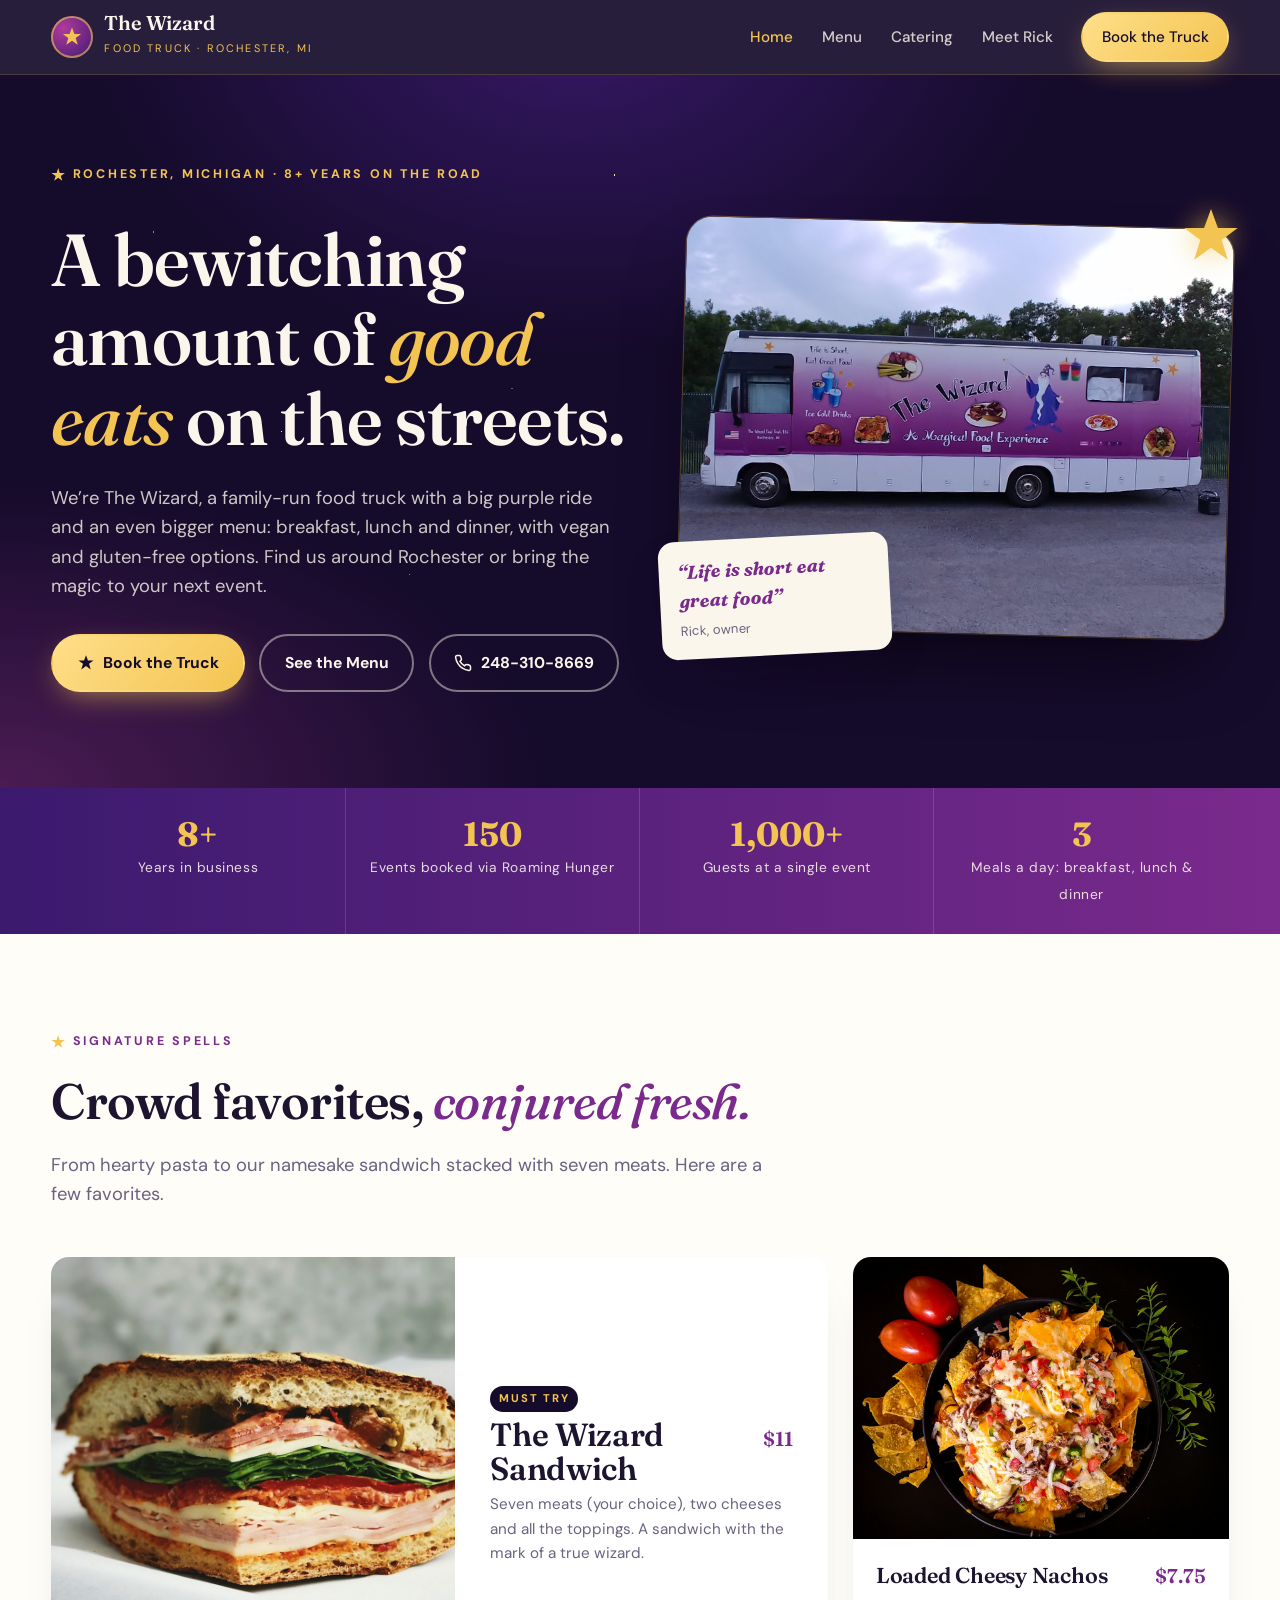
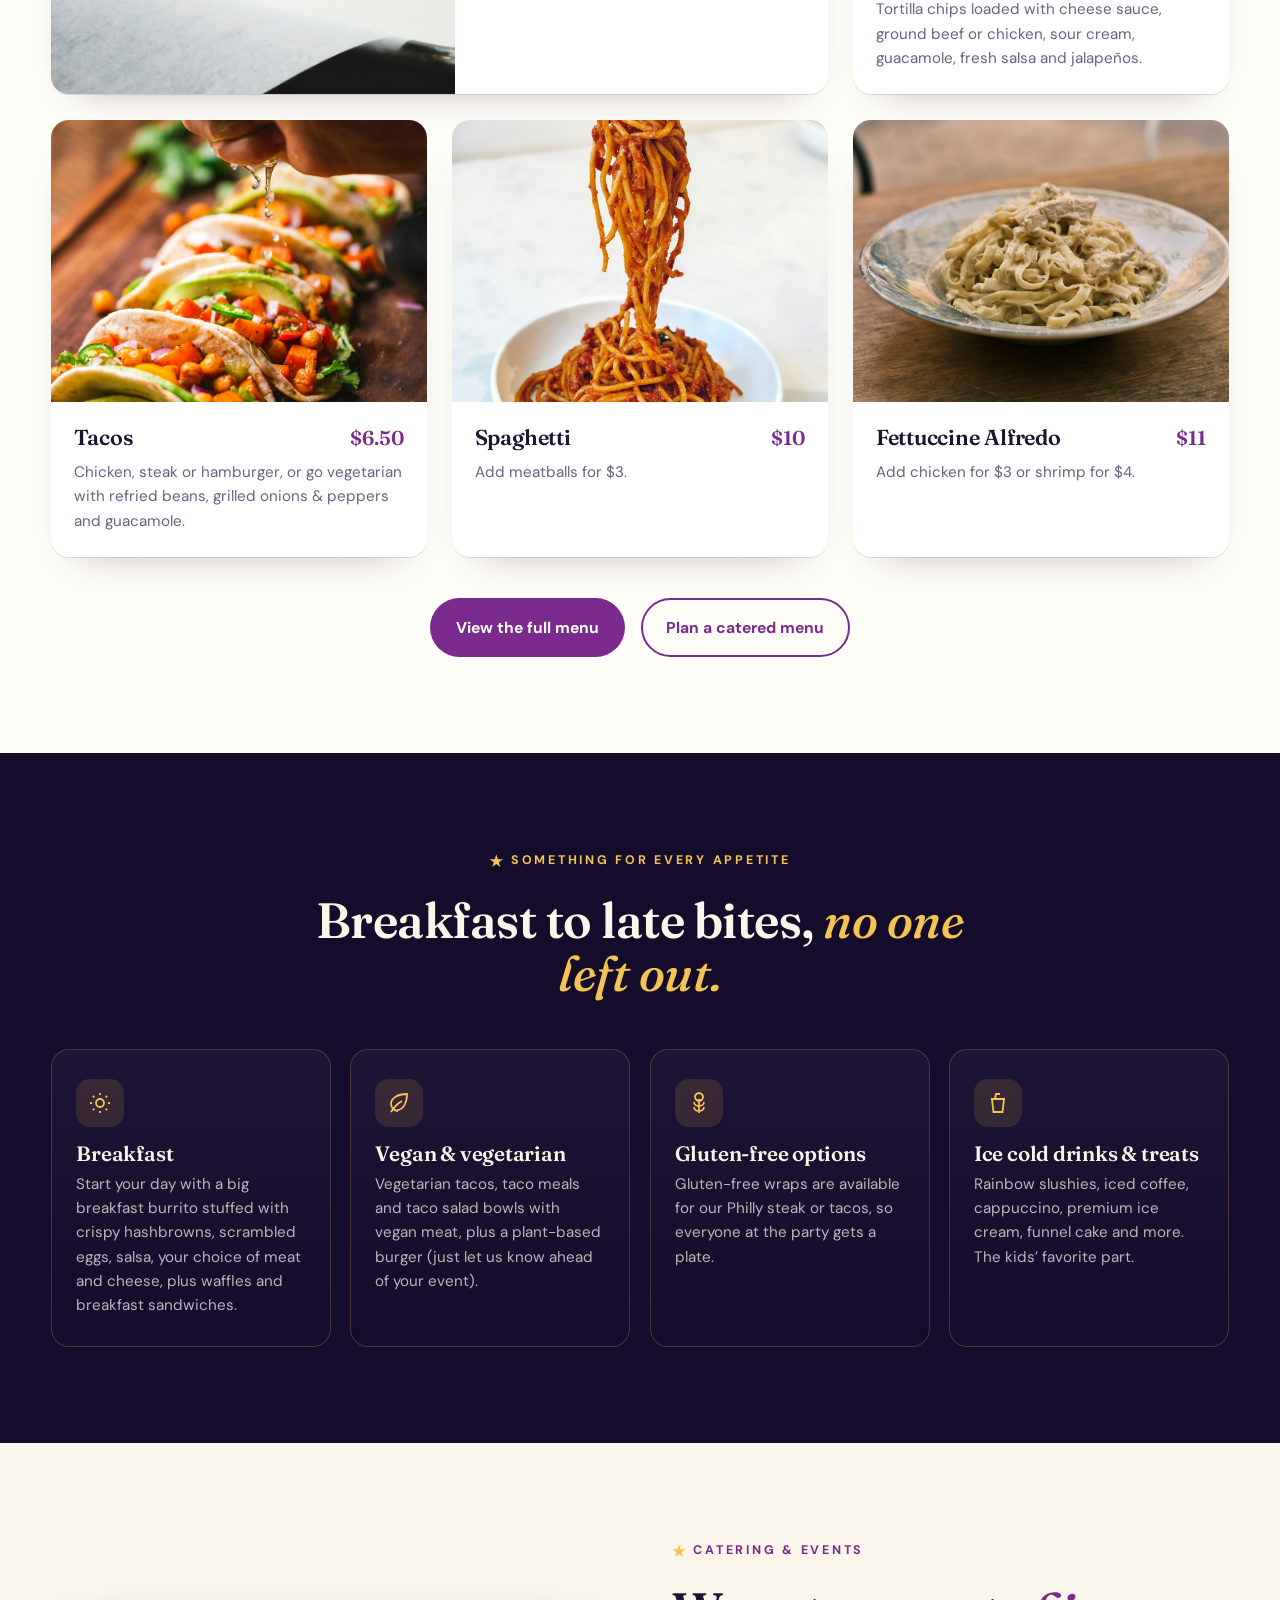
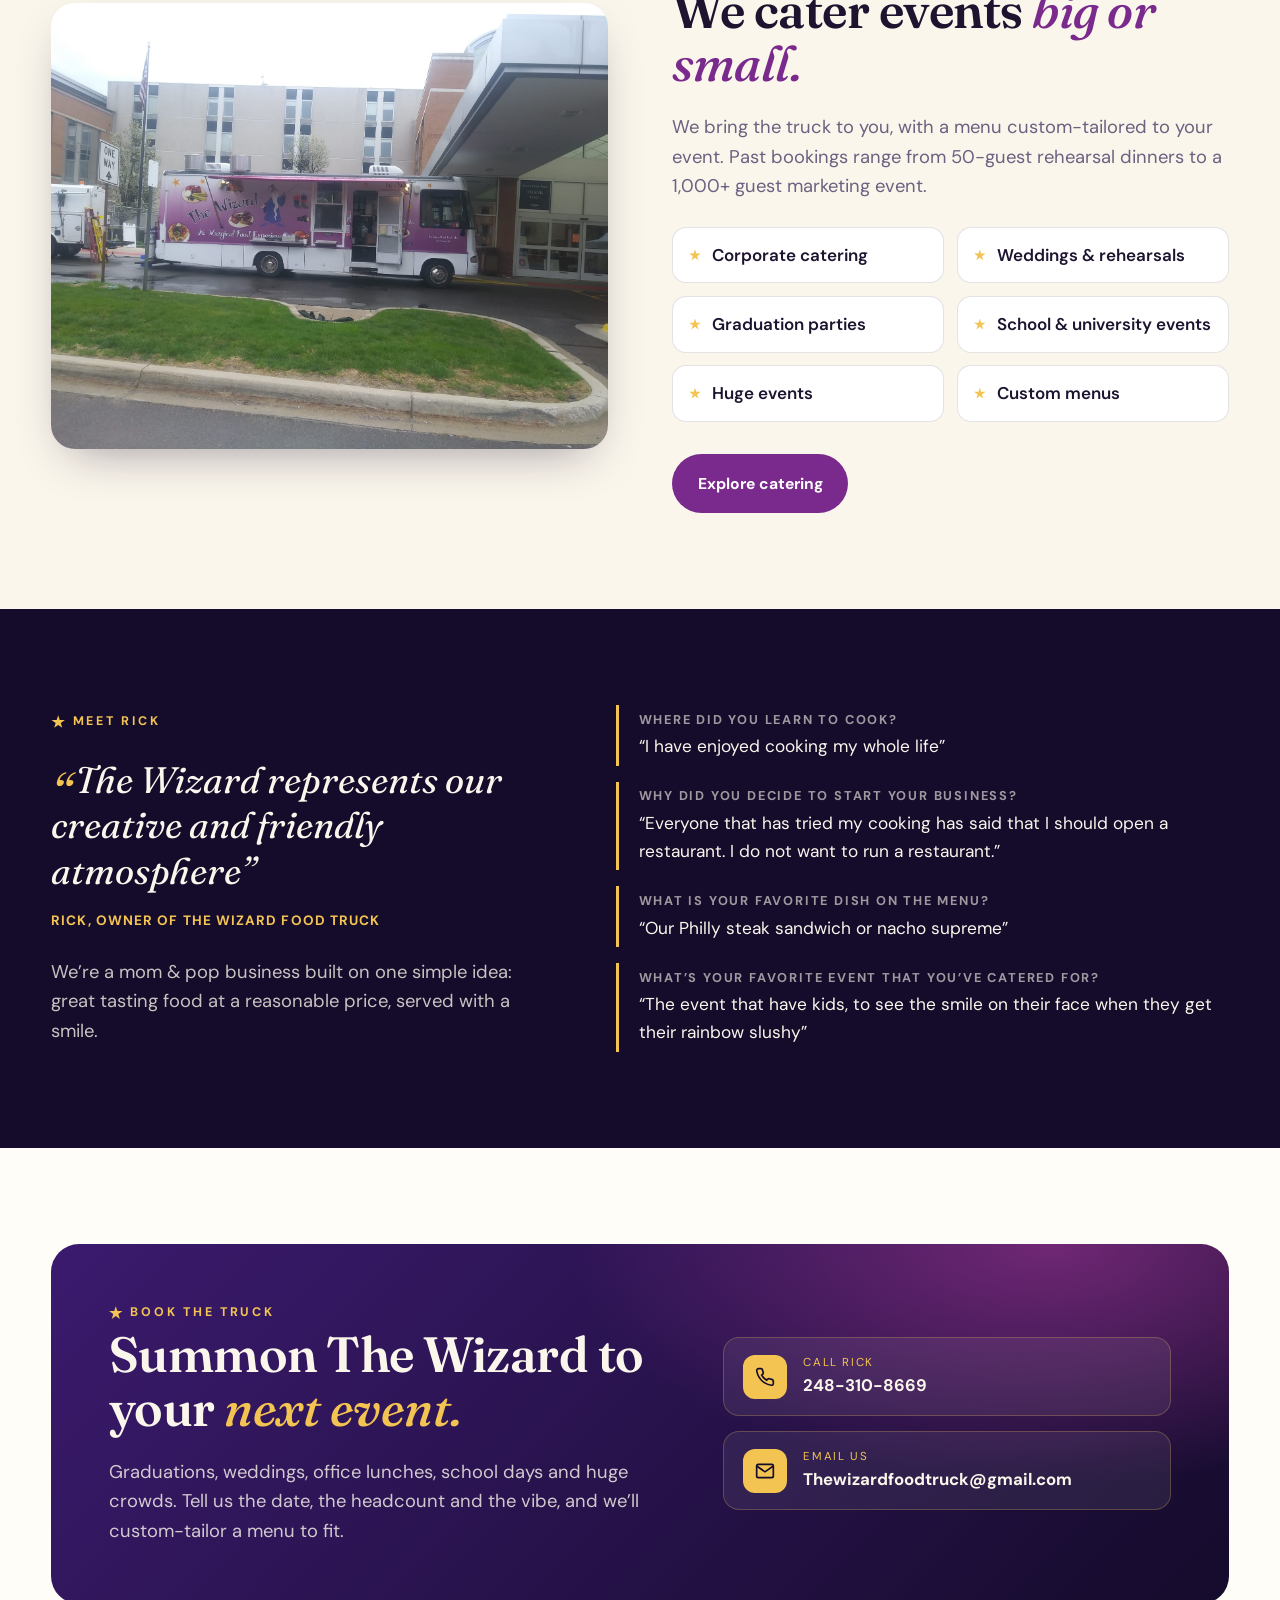
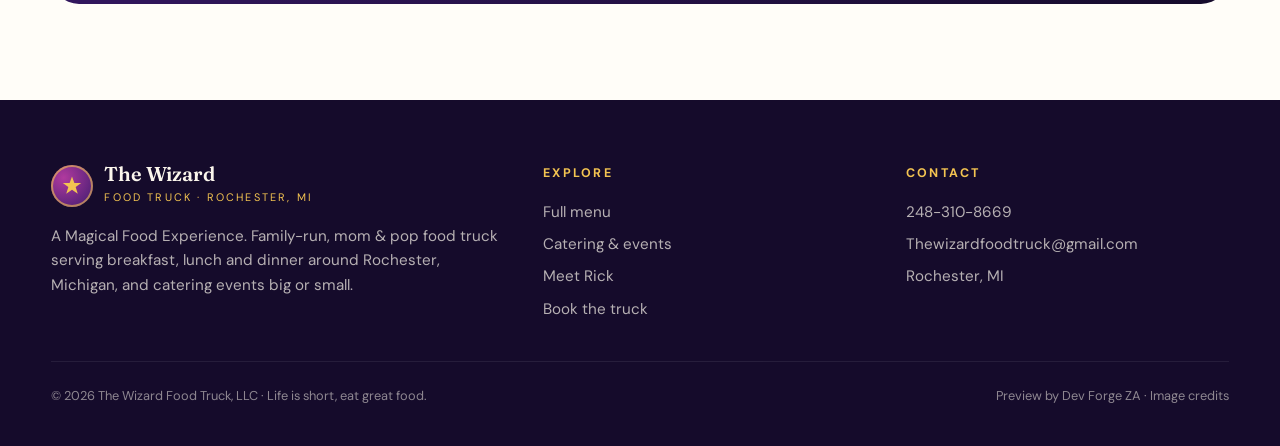
==== commit ed73f808: "QA fixes: root SOURCES.txt, verbatim quotes, sandwich photo, mobile hero, copy trims" ====
--- a/index.html
+++ b/index.html
@@ -27,7 +27,7 @@
   <div class="hero-photo">
     <div class="frame"><img src="images/truck-side.jpg" alt="The Wizard Food Truck: purple wrapped truck reading The Wizard, A Magical Food Experience" width="1500" height="1125"></div>
     <svg class="spark" viewBox="0 0 24 24" aria-hidden="true"><path d="M12 1.5l2.6 7.1H22l-6 4.5 2.3 7.4L12 16l-6.3 4.5L8 13.1 2 8.6h7.4z"/></svg>
-    <div class="tag"><b>&ldquo;Life is short, eat great food.&rdquo;</b><span>Rick, owner &amp; head wizard</span></div>
+    <div class="tag"><b>&ldquo;Life is short eat great food&rdquo;</b><span>Rick, owner</span></div>
   </div>
 </div></section>
 
@@ -40,13 +40,13 @@
 
 <section class="light"><div class="wrap">
   <div class="section-head"><span class="eyebrow">Signature spells</span><h2>Crowd favorites, <em>conjured fresh.</em></h2>
-  <p class="lead">From hearty pasta to our namesake sandwich stacked with seven meats. Here are a few of the plates people line up for.</p></div>
+  <p class="lead">From hearty pasta to our namesake sandwich stacked with seven meats. Here are a few favorites.</p></div>
   <div class="dishes">
-    <article class="dish feature"><img src="images/wizard-sandwich.jpg" alt="Stacked deli sandwich with layers of meat, cheese and fresh toppings" loading="lazy"><div class="body"><span class="badge">Must try</span><div class="row"><h3>The Wizard Sandwich</h3><span class="price">$11</span></div><p>Seven meats (your choice), two cheeses and all the toppings. A sandwich with the mark of a true wizard.</p></div></article>
+    <article class="dish feature"><img src="images/wizard-sandwich.jpg" alt="Tall stacked deli sandwich layered with several meats, cheeses and greens" loading="lazy"><div class="body"><span class="badge">Must try</span><div class="row"><h3>The Wizard Sandwich</h3><span class="price">$11</span></div><p>Seven meats (your choice), two cheeses and all the toppings. A sandwich with the mark of a true wizard.</p></div></article>
     <article class="dish "><img src="images/nachos.jpg" alt="Loaded nachos with cheese, meat and toppings" loading="lazy"><div class="body"><div class="row"><h3>Loaded Cheesy Nachos</h3><span class="price">$7.75</span></div><p>Tortilla chips loaded with cheese sauce, ground beef or chicken, sour cream, guacamole, fresh salsa and jalape&ntilde;os.</p></div></article>
     <article class="dish "><img src="images/tacos.jpg" alt="Tacos with fresh toppings and lime" loading="lazy"><div class="body"><div class="row"><h3>Tacos</h3><span class="price">$6.50</span></div><p>Chicken, steak or hamburger, or go vegetarian with refried beans, grilled onions &amp; peppers and guacamole.</p></div></article>
-    <article class="dish "><img src="images/spaghetti.jpg" alt="Spaghetti twirled on a fork" loading="lazy"><div class="body"><div class="row"><h3>Spaghetti</h3><span class="price">$10</span></div><p>A generous plate of spaghetti. Add meatballs for $3.</p></div></article>
-    <article class="dish "><img src="images/alfredo.jpg" alt="Creamy fettuccine Alfredo in a bowl" loading="lazy"><div class="body"><div class="row"><h3>Fettuccine Alfredo</h3><span class="price">$11</span></div><p>Rich and creamy. Add chicken for $3 or shrimp for $4.</p></div></article>
+    <article class="dish "><img src="images/spaghetti.jpg" alt="Spaghetti twirled on a fork" loading="lazy"><div class="body"><div class="row"><h3>Spaghetti</h3><span class="price">$10</span></div><p>Add meatballs for $3.</p></div></article>
+    <article class="dish "><img src="images/alfredo.jpg" alt="Creamy fettuccine Alfredo in a bowl" loading="lazy"><div class="body"><div class="row"><h3>Fettuccine Alfredo</h3><span class="price">$11</span></div><p>Add chicken for $3 or shrimp for $4.</p></div></article>
   </div>
   <div class="more-link"><a class="btn btn-plum" href="menu.html">View the full menu</a><a class="btn btn-outline" href="catering.html">Plan a catered menu</a></div>
 </div></section>
@@ -64,7 +64,7 @@
 <section class="cream"><div class="wrap split">
   <div class="photo"><img src="images/truck-event.jpg" alt="The Wizard Food Truck parked and serving at a building entrance" loading="lazy"></div>
   <div><span class="eyebrow">Catering &amp; events</span><h2 style="color:var(--ink)">We cater events <em style="color:var(--plum)">big or small.</em></h2>
-    <p class="lead">We roll up, open the window and feed your crowd, with a menu custom-tailored to your event. Past bookings range from 50-guest rehearsal dinners to a 1,000+ guest marketing event.</p>
+    <p class="lead">We bring the truck to you, with a menu custom-tailored to your event. Past bookings range from 50-guest rehearsal dinners to a 1,000+ guest marketing event.</p>
     <ul class="occasions"><li>Corporate catering</li><li>Weddings &amp; rehearsals</li><li>Graduation parties</li><li>School &amp; university events</li><li>Huge events</li><li>Custom menus</li></ul>
     <a class="btn btn-plum" href="catering.html">Explore catering</a>
   </div>
@@ -72,14 +72,14 @@
 
 <section class="dark" id="rick"><div class="wrap rick">
   <div><span class="eyebrow">Meet Rick</span>
-    <p class="quote" style="margin-top:1.2rem">The Wizard represents our creative and friendly atmosphere.</p>
+    <p class="quote" style="margin-top:1.2rem">The Wizard represents our creative and friendly atmosphere&rdquo;</p>
     <p class="quote-by">Rick, owner of The Wizard Food Truck</p>
     <p class="lead" style="margin-top:1.6rem">We&rsquo;re a mom &amp; pop business built on one simple idea: great tasting food at a reasonable price, served with a smile.</p></div>
   <dl class="qa">
-    <div><dt>Where did you learn to cook?</dt><dd>I have enjoyed cooking my whole life.</dd></div>
-    <div><dt>Why a food truck?</dt><dd>Everyone who tried my cooking said I should open a restaurant. I didn&rsquo;t want to run a restaurant.</dd></div>
-    <div><dt>Favorite dish on the menu?</dt><dd>Our Philly steak sandwich or the nacho supreme.</dd></div>
-    <div><dt>Favorite kind of event?</dt><dd>The ones with kids, to see the smile on their faces when they get their rainbow slushy.</dd></div>
+    <div><dt>Where did you learn to cook?</dt><dd>&ldquo;I have enjoyed cooking my whole life&rdquo;</dd></div>
+    <div><dt>Why did you decide to start your business?</dt><dd>&ldquo;Everyone that has tried my cooking has said that I should open a restaurant. I do not want to run a restaurant.&rdquo;</dd></div>
+    <div><dt>What is your favorite dish on the menu?</dt><dd>&ldquo;Our Philly steak sandwich or nacho supreme&rdquo;</dd></div>
+    <div><dt>What&rsquo;s your favorite event that you&rsquo;ve catered for?</dt><dd>&ldquo;The event that have kids, to see the smile on their face when they get their rainbow slushy&rdquo;</dd></div>
   </dl>
 </div></section>
 
@@ -100,7 +100,7 @@
     <div><h4>Explore</h4><ul><li><a href="menu.html">Full menu</a></li><li><a href="catering.html">Catering &amp; events</a></li><li><a href="index.html#rick">Meet Rick</a></li><li><a href="catering.html#book">Book the truck</a></li></ul></div>
     <div><h4>Contact</h4><ul><li><a href="tel:+12483108669">248-310-8669</a></li><li><a href="mailto:Thewizardfoodtruck@gmail.com">Thewizardfoodtruck@gmail.com</a></li><li>Rochester, MI</li></ul></div>
   </div>
-  <div class="legal"><span>&copy; 2026 The Wizard Food Truck, LLC &middot; Life is short, eat great food.</span><span>Speculative concept design by Dev Forge ZA. Not yet the official website.</span></div>
+  <div class="legal"><span>&copy; 2026 The Wizard Food Truck, LLC &middot; Life is short, eat great food.</span><span>Preview by Dev Forge ZA &middot; <a href="SOURCES.txt">Image credits</a></span></div>
 </div></footer>
 <nav class="callbar" aria-label="Quick contact"><a href="tel:+12483108669"><svg viewBox="0 0 24 24" fill="none" stroke="currentColor" stroke-width="2" aria-hidden="true"><path d="M22 16.9v3a2 2 0 0 1-2.2 2 19.8 19.8 0 0 1-8.6-3.1 19.5 19.5 0 0 1-6-6A19.8 19.8 0 0 1 2.1 4.2 2 2 0 0 1 4.1 2h3a2 2 0 0 1 2 1.7c.1.9.4 1.8.7 2.7a2 2 0 0 1-.5 2.1L8 9.8a16 16 0 0 0 6 6l1.3-1.3a2 2 0 0 1 2.1-.4c.9.3 1.8.6 2.7.7a2 2 0 0 1 1.7 2z"/></svg> Call Rick</a><a href="catering.html#book"><svg fill="currentColor" viewBox="0 0 24 24" aria-hidden="true"><path d="M12 1.5l2.6 7.1H22l-6 4.5 2.3 7.4L12 16l-6.3 4.5L8 13.1 2 8.6h7.4z"/></svg> Book the Truck</a></nav>
 </body></html>
--- a/styles.css
+++ b/styles.css
@@ -223,3 +223,15 @@
 .hero p.lead{color:rgba(251,246,236,.8)}
 .cta-band .eyebrow{color:var(--gold)}
 .cta-band p.lead{color:rgba(251,246,236,.8)}
+button{font:inherit}
+.price.ask{font-family:var(--body);font-size:.8rem;font-weight:700;letter-spacing:.08em;text-transform:uppercase;color:var(--muted)}
+@media (max-width:760px){
+  .hero .wrap{padding:1.4rem 0 3.2rem;gap:1.8rem}
+  .hero-photo{order:-1}
+  .hero-photo .frame{transform:none;border-radius:20px}
+  .hero-photo .spark{width:44px;height:44px;right:-6px;top:-12px}
+  .hero-photo .tag{bottom:-18px;padding:.7rem .9rem;max-width:200px}
+  .hero-photo .tag b{font-size:1rem}
+  .hero h1{margin-top:.5em}
+}
+@media (max-width:760px){.hero-photo .tag{left:auto;right:10px;bottom:-22px;transform:rotate(-2deg)}}
